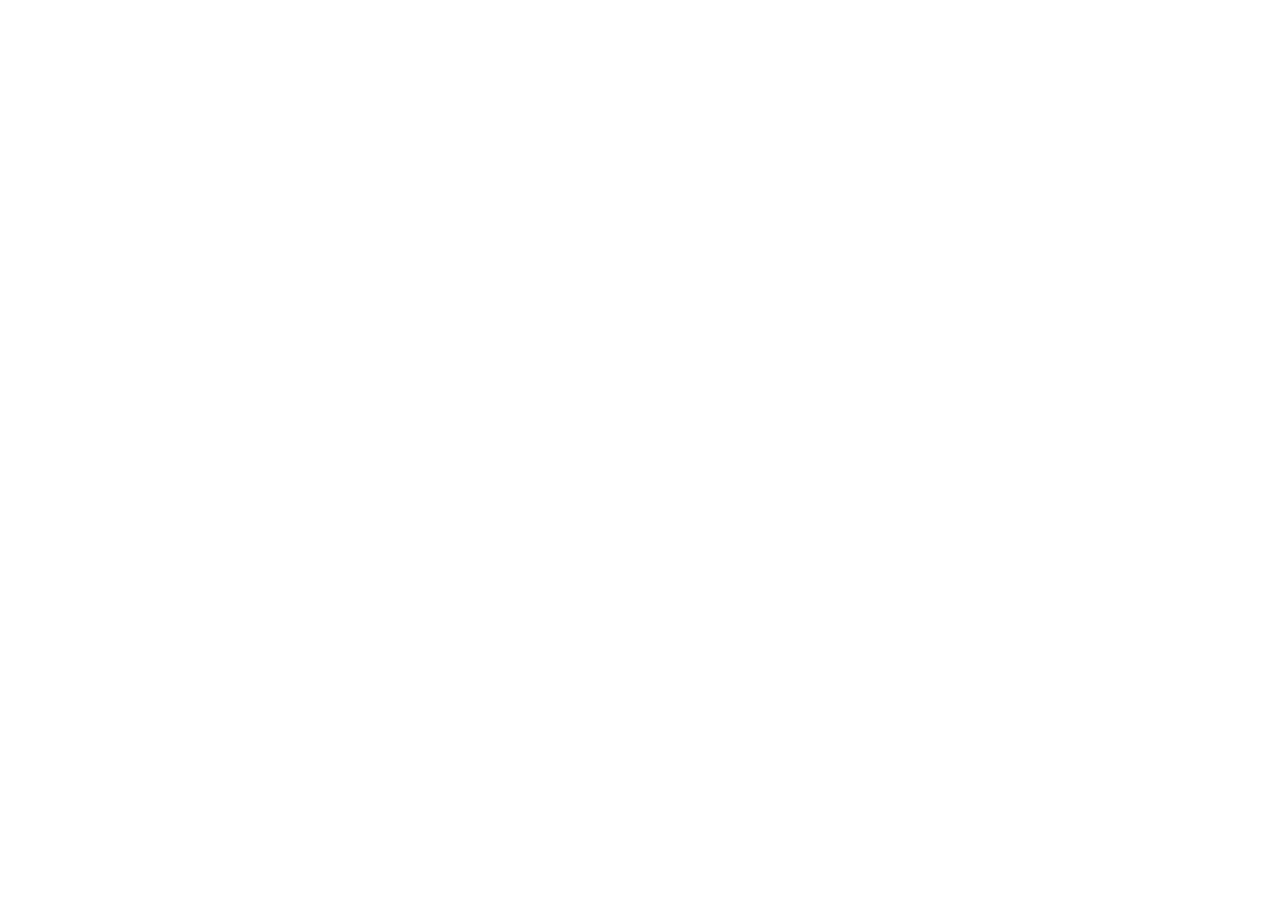
==== internal/ui/web/static/index.html @ 3c4d439a "Layout: internal/core, internal/ui/terminal, internal/ui/web core holds what crew does with no scree" ====
<!doctype html>
<meta charset="utf-8">
<meta name="viewport" content="width=device-width, initial-scale=1">
<title>crew</title>
<link rel="stylesheet" href="style.css">
<div id="app"></div>
<script type="module" src="app.js"></script>
---- internal/ui/web/static/style.css ----
:root {
  --bg: #16181e; --side: #101218; --panel: #1c1f27; --line: #2a2e38; --text: #d8dce6; --dim: #8a90a0;
  --accent: #4f8cff; --warn: #ff6b6b; --ok: #5fc38a;
  color-scheme: dark;
}
@media (prefers-color-scheme: light) {
  :root { --bg: #fff; --side: #f3f4f7; --panel: #f7f8fa; --line: #dfe2e8; --text: #1d2129; --dim: #6b7280; color-scheme: light; }
}
* { box-sizing: border-box; }
body { margin: 0; background: var(--bg); color: var(--text); font: 14px/1.45 -apple-system, "SF Pro Text", sans-serif; height: 100vh; }
#app { display: flex; height: 100vh; }
button { font: inherit; color: inherit; background: var(--panel); border: 1px solid var(--line); border-radius: 6px; padding: 4px 10px; cursor: pointer; }
button:hover { border-color: var(--accent); }
button.primary { background: var(--accent); border-color: var(--accent); color: #fff; }
input, textarea, select { font: inherit; color: inherit; background: var(--bg); border: 1px solid var(--line); border-radius: 6px; padding: 6px 8px; width: 100%; }
input:focus, textarea:focus, select:focus { outline: 2px solid var(--accent); outline-offset: -1px; }

.side { width: 270px; background: var(--side); border-right: 1px solid var(--line); display: flex; flex-direction: column; flex: none; }
.side header { display: flex; align-items: center; justify-content: space-between; padding: 14px 14px 10px; font-weight: 700; font-size: 16px; }
.side .list { overflow: auto; flex: 1; padding-bottom: 12px; }
.group { padding: 12px 14px 4px; color: var(--dim); font-size: 12px; text-transform: uppercase; letter-spacing: .04em; }
.row { display: flex; gap: 8px; align-items: center; padding: 5px 14px; cursor: pointer; border-radius: 0; }
.row:hover { background: var(--panel); }
.row.on { background: var(--accent); color: #fff; }
.row .icon { width: 16px; text-align: center; flex: none; }
.row .title { flex: 1; overflow: hidden; text-overflow: ellipsis; white-space: nowrap; }
.row.unread .title { font-weight: 700; }
.dot { width: 8px; height: 8px; border-radius: 50%; background: var(--accent); flex: none; }
.row.on .dot { background: #fff; }
.dot.work { animation: pulse 1s infinite; background: var(--ok); }
@keyframes pulse { 50% { opacity: .25; } }

.main { flex: 1; display: flex; flex-direction: column; min-width: 0; }
.main header { padding: 12px 20px; border-bottom: 1px solid var(--line); display: flex; align-items: center; gap: 12px; }
.main header h1 { margin: 0; font-size: 16px; }
.meta { color: var(--dim); font-size: 12px; flex: 1; }
.chip { background: var(--panel); border: 1px solid var(--line); border-radius: 10px; padding: 1px 8px; font-size: 12px; }
.empty { margin: auto; color: var(--dim); }
.msgs { flex: 1; overflow: auto; padding: 12px 20px; }
.msg { display: flex; gap: 10px; padding: 2px 0; }
.msg.first { margin-top: 12px; }
.avatar { width: 34px; height: 34px; border-radius: 6px; flex: none; display: grid; place-items: center; font-weight: 700; color: #fff; }
.avatar.you { background: #7c5cff; } .avatar.agent { background: var(--ok); }
.gutter { width: 34px; flex: none; }
.body { min-width: 0; flex: 1; }
.who { font-weight: 700; } .who time { color: var(--dim); font-weight: 400; font-size: 12px; margin-left: 6px; }
.text { white-space: pre-wrap; overflow-wrap: anywhere; }
.text.live { opacity: .7; }
pre { background: var(--panel); border: 1px solid var(--line); border-radius: 6px; padding: 8px 10px; overflow: auto; margin: 6px 0; font: 12px/1.4 "SF Mono", Menlo, monospace; white-space: pre; }
.error .text { color: var(--warn); }
.acts { margin: 4px 0 4px 44px; color: var(--dim); font-size: 12px; cursor: pointer; }
.acts:hover { color: var(--accent); }
.chatwrap { flex: 1; display: flex; min-width: 0; }
.pane { width: 420px; max-width: 45%; border-left: 1px solid var(--line); background: var(--side); display: flex; flex-direction: column; flex: none; }
.pane header { display: flex; justify-content: space-between; align-items: center; padding: 12px 14px; border-bottom: 1px solid var(--line); }
.pane .lines { overflow: auto; padding: 8px 14px; }
.pane .line { font: 12px/1.4 "SF Mono", Menlo, monospace; white-space: pre-wrap; overflow-wrap: anywhere; padding: 3px 0; }
.pane .line.result { opacity: .65; padding-left: 14px; border-left: 2px solid var(--line); }
.side footer { padding: 10px 14px; border-top: 1px solid var(--line); }
.note { margin: 6px 0 6px 44px; color: var(--dim); font-size: 12px; }
.compose { padding: 0 20px 16px; }
.compose form { border: 1px solid var(--line); border-radius: 8px; background: var(--panel); padding: 8px; display: flex; gap: 8px; align-items: flex-end; }
.compose textarea { border: 0; background: transparent; resize: none; max-height: 200px; }
.compose textarea:focus { outline: 0; }
.hint { color: var(--dim); font-size: 12px; padding: 4px 4px 0; }

.scrim { position: fixed; inset: 0; background: #0008; display: grid; place-items: center; }
.modal { background: var(--bg); border: 1px solid var(--line); border-radius: 10px; padding: 20px; width: 460px; max-width: 92vw; display: grid; gap: 10px; }
.modal h2 { margin: 0 0 4px; font-size: 16px; }
.modal label { display: grid; gap: 4px; color: var(--dim); font-size: 12px; }
.modal .btns { display: flex; justify-content: flex-end; gap: 8px; }
.err { color: var(--warn); }
@media (max-width: 700px) { .side { width: 200px; } }
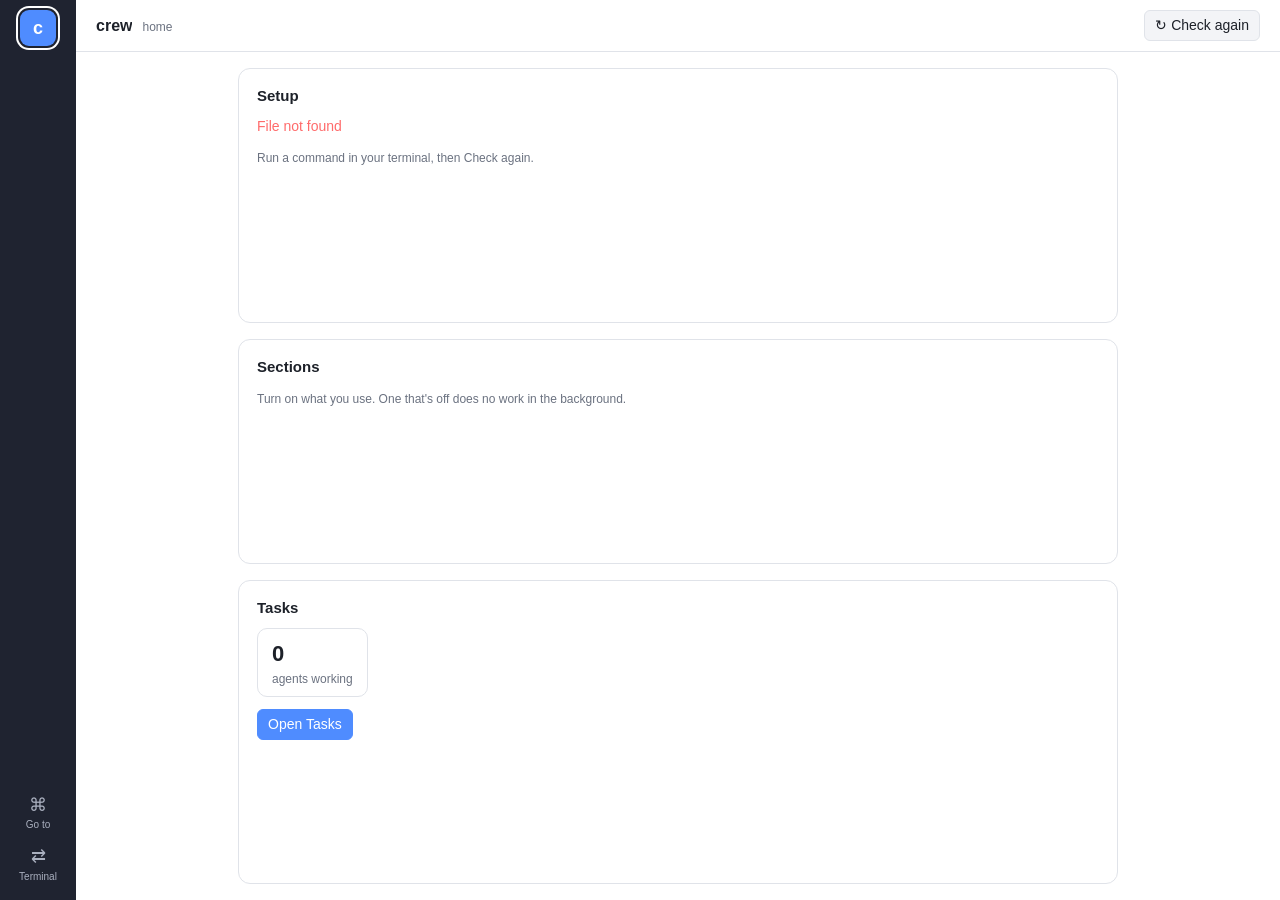
==== commit e23c5878: "App: launching never waits on the menu; the window is never silently black Start changed the app's m" ====
--- a/internal/ui/web/static/index.html
+++ b/internal/ui/web/static/index.html
@@ -4,4 +4,12 @@
 <title>crew</title>
 <link rel="stylesheet" href="style.css">
 <div id="app"></div>
+<script>
+  // A script that fails before drawing would leave an empty, dark window: say what broke instead.
+  addEventListener('error', (e) => {
+    if (document.getElementById('app').children.length) return;
+    document.getElementById('app').innerHTML = '<div class="empty"><div class="big">crew\'s page failed to load</div><pre class="err"></pre></div>';
+    document.querySelector('#app pre').textContent = e.message + '\n' + (e.filename || '') + ':' + (e.lineno || '');
+  });
+</script>
 <script type="module" src="app.js"></script>
--- a/internal/ui/web/static/style.css
+++ b/internal/ui/web/static/style.css
@@ -1,73 +1,144 @@
 :root {
-  --bg: #16181e; --side: #101218; --panel: #1c1f27; --line: #2a2e38; --text: #d8dce6; --dim: #8a90a0;
-  --accent: #4f8cff; --warn: #ff6b6b; --ok: #5fc38a;
+  --bg: #16181e; --rail: #0d0f14; --side: #121419; --panel: #1c1f27; --hover: #22262f; --line: #2a2e38;
+  --text: #dfe3ec; --dim: #8a90a0; --accent: #4f8cff; --accent-soft: #4f8cff26; --warn: #ff6b6b; --ok: #4fc38a; --amber: #e8b04a; --violet: #9b7cff;
+  --mono: "SF Mono", Menlo, monospace;
   color-scheme: dark;
 }
 @media (prefers-color-scheme: light) {
-  :root { --bg: #fff; --side: #f3f4f7; --panel: #f7f8fa; --line: #dfe2e8; --text: #1d2129; --dim: #6b7280; color-scheme: light; }
+  :root { --bg: #fff; --rail: #1f2330; --side: #f5f6f8; --panel: #f3f4f7; --hover: #eceef2; --line: #e0e3e9; --text: #1d2129; --dim: #6b7280; --accent-soft: #4f8cff1f; color-scheme: light; }
 }
 * { box-sizing: border-box; }
-body { margin: 0; background: var(--bg); color: var(--text); font: 14px/1.45 -apple-system, "SF Pro Text", sans-serif; height: 100vh; }
-#app { display: flex; height: 100vh; }
+html, body { margin: 0; height: 100%; }
+body { background: var(--bg); color: var(--text); font: 14px/1.5 -apple-system, "SF Pro Text", sans-serif; -webkit-font-smoothing: antialiased; }
+#app { display: flex; height: 100vh; overflow: hidden; }
 button { font: inherit; color: inherit; background: var(--panel); border: 1px solid var(--line); border-radius: 6px; padding: 4px 10px; cursor: pointer; }
 button:hover { border-color: var(--accent); }
+button:disabled { opacity: .5; cursor: default; }
 button.primary { background: var(--accent); border-color: var(--accent); color: #fff; }
+button.danger { color: var(--warn); }
+button.ghost { background: transparent; border-color: transparent; }
+button.small { padding: 2px 8px; font-size: 12px; }
 input, textarea, select { font: inherit; color: inherit; background: var(--bg); border: 1px solid var(--line); border-radius: 6px; padding: 6px 8px; width: 100%; }
 input:focus, textarea:focus, select:focus { outline: 2px solid var(--accent); outline-offset: -1px; }
+a { color: var(--accent); text-decoration: none; } a:hover { text-decoration: underline; }
+code { font: 12.5px var(--mono); background: var(--panel); border: 1px solid var(--line); border-radius: 4px; padding: 0 4px; }
+pre { background: var(--panel); border: 1px solid var(--line); border-radius: 6px; padding: 8px 10px; overflow: auto; margin: 6px 0; font: 12px/1.45 var(--mono); white-space: pre; }
+.meta { color: var(--dim); font-size: 12px; }
+.err { color: var(--warn); white-space: pre-wrap; }
 
-.side { width: 270px; background: var(--side); border-right: 1px solid var(--line); display: flex; flex-direction: column; flex: none; }
-.side header { display: flex; align-items: center; justify-content: space-between; padding: 14px 14px 10px; font-weight: 700; font-size: 16px; }
-.side .list { overflow: auto; flex: 1; padding-bottom: 12px; }
-.group { padding: 12px 14px 4px; color: var(--dim); font-size: 12px; text-transform: uppercase; letter-spacing: .04em; }
-.row { display: flex; gap: 8px; align-items: center; padding: 5px 14px; cursor: pointer; border-radius: 0; }
-.row:hover { background: var(--panel); }
-.row.on { background: var(--accent); color: #fff; }
-.row .icon { width: 16px; text-align: center; flex: none; }
-.row .title { flex: 1; overflow: hidden; text-overflow: ellipsis; white-space: nowrap; }
-.row.unread .title { font-weight: 700; }
-.dot { width: 8px; height: 8px; border-radius: 50%; background: var(--accent); flex: none; }
-.row.on .dot { background: #fff; }
+/* rail */
+.rail { width: 76px; background: var(--rail); display: flex; flex-direction: column; align-items: stretch; padding: 10px 6px; gap: 2px; flex: none; }
+.brand { width: 36px; height: 36px; border-radius: 9px; background: var(--accent); border: 0; color: #fff; font-weight: 800; display: grid; place-items: center; margin: 0 auto 10px; font-size: 18px; padding: 0; }
+.brand.on { box-shadow: 0 0 0 2px var(--rail), 0 0 0 4px #fff; }
+.rail-item { position: relative; display: flex; flex-direction: column; align-items: center; gap: 1px; background: transparent; border: 0; color: #aab0bf; padding: 6px 2px; border-radius: 8px; }
+.rail-item:hover { background: #ffffff12; color: #fff; }
+.rail-item.on { background: #ffffff1c; color: #fff; }
+.rail-item.on::before { content: ''; position: absolute; left: -6px; top: 8px; bottom: 8px; width: 3px; border-radius: 0 3px 3px 0; background: #fff; }
+.rail-icon { font-size: 18px; line-height: 1.2; }
+.rail-label { font-size: 10px; white-space: nowrap; overflow: hidden; text-overflow: ellipsis; max-width: 64px; }
+.badge { position: absolute; top: 2px; right: 8px; background: var(--warn); color: #fff; border-radius: 9px; font-size: 10px; padding: 0 5px; min-width: 16px; line-height: 16px; text-align: center; }
+.rail-fill { flex: 1; }
+
+/* a section: a list column and a page */
+.split { flex: 1; display: flex; min-width: 0; }
+.col { width: 290px; background: var(--side); border-right: 1px solid var(--line); display: flex; flex-direction: column; flex: none; min-height: 0; }
+.col-head { display: flex; align-items: center; justify-content: space-between; padding: 14px 14px 8px; font-size: 15px; }
+.col-search { padding: 0 12px 8px; }
+.col-search .search { padding: 4px 8px; font-size: 13px; }
+.col-list { overflow: auto; flex: 1; padding-bottom: 12px; }
+.group { padding: 12px 14px 4px; color: var(--dim); font-size: 11px; text-transform: uppercase; letter-spacing: .06em; font-weight: 600; }
+.item { display: flex; gap: 10px; align-items: center; padding: 6px 12px; margin: 0 6px; border-radius: 6px; cursor: pointer; }
+.item:hover { background: var(--hover); }
+.item.on { background: var(--accent-soft); box-shadow: inset 2px 0 var(--accent); }
+.item-main { flex: 1; min-width: 0; }
+.item-title { overflow: hidden; text-overflow: ellipsis; white-space: nowrap; }
+.item.unread .item-title { font-weight: 700; }
+.item-sub { color: var(--dim); font-size: 12px; overflow: hidden; text-overflow: ellipsis; white-space: nowrap; }
+.status { width: 16px; text-align: center; flex: none; }
+.s-in-progress { color: var(--accent); } .s-in-pr { color: var(--violet); } .s-blocked { color: var(--warn); } .s-done { color: var(--ok); } .s-todo { color: var(--dim); }
+.dot { width: 8px; height: 8px; border-radius: 50%; background: var(--accent); flex: none; display: inline-block; }
 .dot.work { animation: pulse 1s infinite; background: var(--ok); }
 @keyframes pulse { 50% { opacity: .25; } }
+.chip { background: var(--panel); border: 1px solid var(--line); border-radius: 10px; padding: 1px 8px; font-size: 12px; white-space: nowrap; }
+.chip.ok { color: var(--ok); border-color: var(--ok); } .chip.bad { color: var(--warn); border-color: var(--warn); }
+.chip.wait { color: var(--amber); border-color: var(--amber); } .chip.merged { color: var(--violet); border-color: var(--violet); }
 
-.main { flex: 1; display: flex; flex-direction: column; min-width: 0; }
-.main header { padding: 12px 20px; border-bottom: 1px solid var(--line); display: flex; align-items: center; gap: 12px; }
-.main header h1 { margin: 0; font-size: 16px; }
-.meta { color: var(--dim); font-size: 12px; flex: 1; }
-.chip { background: var(--panel); border: 1px solid var(--line); border-radius: 10px; padding: 1px 8px; font-size: 12px; }
-.empty { margin: auto; color: var(--dim); }
-.msgs { flex: 1; overflow: auto; padding: 12px 20px; }
-.msg { display: flex; gap: 10px; padding: 2px 0; }
-.msg.first { margin-top: 12px; }
-.avatar { width: 34px; height: 34px; border-radius: 6px; flex: none; display: grid; place-items: center; font-weight: 700; color: #fff; }
-.avatar.you { background: #7c5cff; } .avatar.agent { background: var(--ok); }
-.gutter { width: 34px; flex: none; }
+.page { flex: 1; display: flex; flex-direction: column; min-width: 0; min-height: 0; position: relative; }
+.bar { padding: 10px 20px; border-bottom: 1px solid var(--line); display: flex; align-items: center; gap: 12px; min-height: 52px; }
+.bar-title { flex: 1; min-width: 0; display: flex; align-items: baseline; gap: 10px; }
+.bar h1 { margin: 0; font-size: 16px; white-space: nowrap; overflow: hidden; text-overflow: ellipsis; }
+.bar .meta { white-space: nowrap; overflow: hidden; text-overflow: ellipsis; }
+.bar-actions { display: flex; gap: 6px; flex: none; }
+.empty { margin: auto; color: var(--dim); text-align: center; padding: 24px; max-width: 520px; }
+.empty .big { font-size: 17px; color: var(--text); margin-bottom: 6px; }
+.scroll { flex: 1; overflow: auto; padding: 16px 20px; }
+.tabs { display: flex; gap: 2px; padding: 0 16px; border-bottom: 1px solid var(--line); }
+.tabs button { background: transparent; border: 0; border-bottom: 2px solid transparent; border-radius: 0; padding: 8px 10px; color: var(--dim); }
+.tabs button.on { color: var(--text); border-bottom-color: var(--accent); }
+
+/* tables */
+table.grid { width: 100%; border-collapse: collapse; font-size: 13px; }
+table.grid th { text-align: left; color: var(--dim); font-weight: 600; font-size: 11px; text-transform: uppercase; letter-spacing: .05em; padding: 6px 10px; border-bottom: 1px solid var(--line); position: sticky; top: 0; background: var(--bg); }
+table.grid td { padding: 7px 10px; border-bottom: 1px solid var(--line); vertical-align: top; }
+table.grid tr.on td { background: var(--accent-soft); }
+table.grid tr:hover td { background: var(--hover); cursor: pointer; }
+
+/* chat */
+.chat { flex: 1; display: flex; min-height: 0; position: relative; }
+.chat > .msgs { flex: 1; overflow: auto; padding: 8px 20px 12px; }
+.chat { flex-direction: column; }
+.chat:has(.pane) { flex-direction: row; flex-wrap: wrap; }
+.msg { display: flex; gap: 10px; padding: 2px 6px; margin: 0 -6px; border-radius: 6px; }
+.msg { position: relative; }
+.msg:hover { background: var(--hover); }
+.msg .copy { position: absolute; right: 8px; top: 2px; display: none; }
+.msg:hover .copy { display: block; }
+.msg:hover .gutter time { visibility: visible; }
+.msg.first { margin-top: 10px; }
+.avatar { width: 34px; height: 34px; border-radius: 7px; flex: none; display: grid; place-items: center; font-weight: 700; color: #fff; }
+.avatar.you { background: var(--violet); } .avatar.agent { background: #d97757; }
+.gutter { width: 34px; flex: none; text-align: right; }
+.gutter time { visibility: hidden; color: var(--dim); font-size: 10px; line-height: 22px; }
 .body { min-width: 0; flex: 1; }
 .who { font-weight: 700; } .who time { color: var(--dim); font-weight: 400; font-size: 12px; margin-left: 6px; }
+.typing { color: var(--dim); font-weight: 400; font-size: 12px; margin-left: 6px; }
 .text { white-space: pre-wrap; overflow-wrap: anywhere; }
-.text.live { opacity: .7; }
-pre { background: var(--panel); border: 1px solid var(--line); border-radius: 6px; padding: 8px 10px; overflow: auto; margin: 6px 0; font: 12px/1.4 "SF Mono", Menlo, monospace; white-space: pre; }
-.error .text { color: var(--warn); }
-.acts { margin: 4px 0 4px 44px; color: var(--dim); font-size: 12px; cursor: pointer; }
-.acts:hover { color: var(--accent); }
-.chatwrap { flex: 1; display: flex; min-width: 0; }
-.pane { width: 420px; max-width: 45%; border-left: 1px solid var(--line); background: var(--side); display: flex; flex-direction: column; flex: none; }
-.pane header { display: flex; justify-content: space-between; align-items: center; padding: 12px 14px; border-bottom: 1px solid var(--line); }
-.pane .lines { overflow: auto; padding: 8px 14px; }
-.pane .line { font: 12px/1.4 "SF Mono", Menlo, monospace; white-space: pre-wrap; overflow-wrap: anywhere; padding: 3px 0; }
-.pane .line.result { opacity: .65; padding-left: 14px; border-left: 2px solid var(--line); }
-.side footer { padding: 10px 14px; border-top: 1px solid var(--line); }
-.note { margin: 6px 0 6px 44px; color: var(--dim); font-size: 12px; }
-.compose { padding: 0 20px 16px; }
-.compose form { border: 1px solid var(--line); border-radius: 8px; background: var(--panel); padding: 8px; display: flex; gap: 8px; align-items: flex-end; }
-.compose textarea { border: 0; background: transparent; resize: none; max-height: 200px; }
+.md p { margin: 2px 0 6px; white-space: pre-wrap; overflow-wrap: anywhere; }
+.md ul, .md ol { margin: 2px 0 6px; padding-left: 22px; }
+.md blockquote { margin: 4px 0; padding-left: 10px; border-left: 3px solid var(--line); color: var(--dim); }
+.md .h { font-weight: 700; margin: 8px 0 2px; } .md .h1 { font-size: 16px; } .md .h2 { font-size: 15px; }
+.md.live { opacity: .75; }
+.error .md { color: var(--warn); }
+.acts { display: flex; gap: 6px; align-items: center; margin: 4px 0 4px 44px; color: var(--dim); font-size: 12px; background: transparent; border: 1px solid var(--line); border-radius: 14px; padding: 2px 10px; max-width: calc(100% - 44px); }
+.acts .n { background: var(--panel); border-radius: 8px; padding: 0 6px; color: var(--text); }
+.acts .last { font-family: var(--mono); overflow: hidden; text-overflow: ellipsis; white-space: nowrap; }
+.working { color: var(--dim); font-size: 12px; margin: 8px 0 0 44px; display: flex; gap: 6px; align-items: center; }
+.compose { padding: 0 20px 14px; }
+.compose form { border: 1px solid var(--line); border-radius: 10px; background: var(--panel); padding: 8px; display: flex; gap: 8px; align-items: flex-end; }
+.compose form:focus-within { border-color: var(--accent); }
+.compose textarea { border: 0; background: transparent; resize: none; max-height: 220px; }
 .compose textarea:focus { outline: 0; }
 .hint { color: var(--dim); font-size: 12px; padding: 4px 4px 0; }
+.chat:has(.pane) > .msgs, .chat:has(.pane) > .compose { width: calc(100% - 440px); }
+.chat:has(.pane) > .compose { order: 2; }
+.pane { width: 440px; border-left: 1px solid var(--line); background: var(--side); display: flex; flex-direction: column; position: absolute; right: 0; top: 0; bottom: 0; }
+.pane header { display: flex; justify-content: space-between; align-items: center; padding: 10px 14px; border-bottom: 1px solid var(--line); }
+.pane-body { overflow: auto; padding: 8px 14px; flex: 1; }
+.line { font: 12px/1.45 var(--mono); white-space: pre-wrap; overflow-wrap: anywhere; padding: 3px 0; }
+.line.result { opacity: .65; padding-left: 12px; border-left: 2px solid var(--line); margin-bottom: 4px; }
 
-.scrim { position: fixed; inset: 0; background: #0008; display: grid; place-items: center; }
-.modal { background: var(--bg); border: 1px solid var(--line); border-radius: 10px; padding: 20px; width: 460px; max-width: 92vw; display: grid; gap: 10px; }
-.modal h2 { margin: 0 0 4px; font-size: 16px; }
-.modal label { display: grid; gap: 4px; color: var(--dim); font-size: 12px; }
-.modal .btns { display: flex; justify-content: flex-end; gap: 8px; }
-.err { color: var(--warn); }
-@media (max-width: 700px) { .side { width: 200px; } }
+/* dialogs */
+.scrim { position: fixed; inset: 0; background: #0009; display: grid; place-items: center; z-index: 10; }
+.scrim.top { place-items: start center; padding-top: 12vh; }
+.modal { background: var(--bg); border: 1px solid var(--line); border-radius: 12px; padding: 20px; width: 480px; max-width: 92vw; max-height: 86vh; overflow: auto; box-shadow: 0 20px 60px #0008; }
+.modal.wide { width: 760px; }
+.modal h2 { margin: 0 0 12px; font-size: 16px; }
+.form { display: grid; gap: 10px; }
+.form label { display: grid; gap: 4px; color: var(--dim); font-size: 12px; }
+.btns { display: flex; justify-content: flex-end; gap: 8px; margin-top: 4px; }
+.palette { width: 560px; max-width: 92vw; background: var(--bg); border: 1px solid var(--line); border-radius: 12px; overflow: hidden; box-shadow: 0 20px 60px #0008; }
+.palette input { border: 0; border-bottom: 1px solid var(--line); border-radius: 0; padding: 14px 16px; font-size: 16px; }
+.palette input:focus { outline: 0; }
+.pal-item { display: flex; justify-content: space-between; padding: 8px 16px; cursor: pointer; }
+.pal-item.on { background: var(--accent-soft); }
+@media (max-width: 800px) { .col { width: 220px; } .pane { width: 100%; } .chat:has(.pane) > .msgs, .chat:has(.pane) > .compose { width: 100%; } }
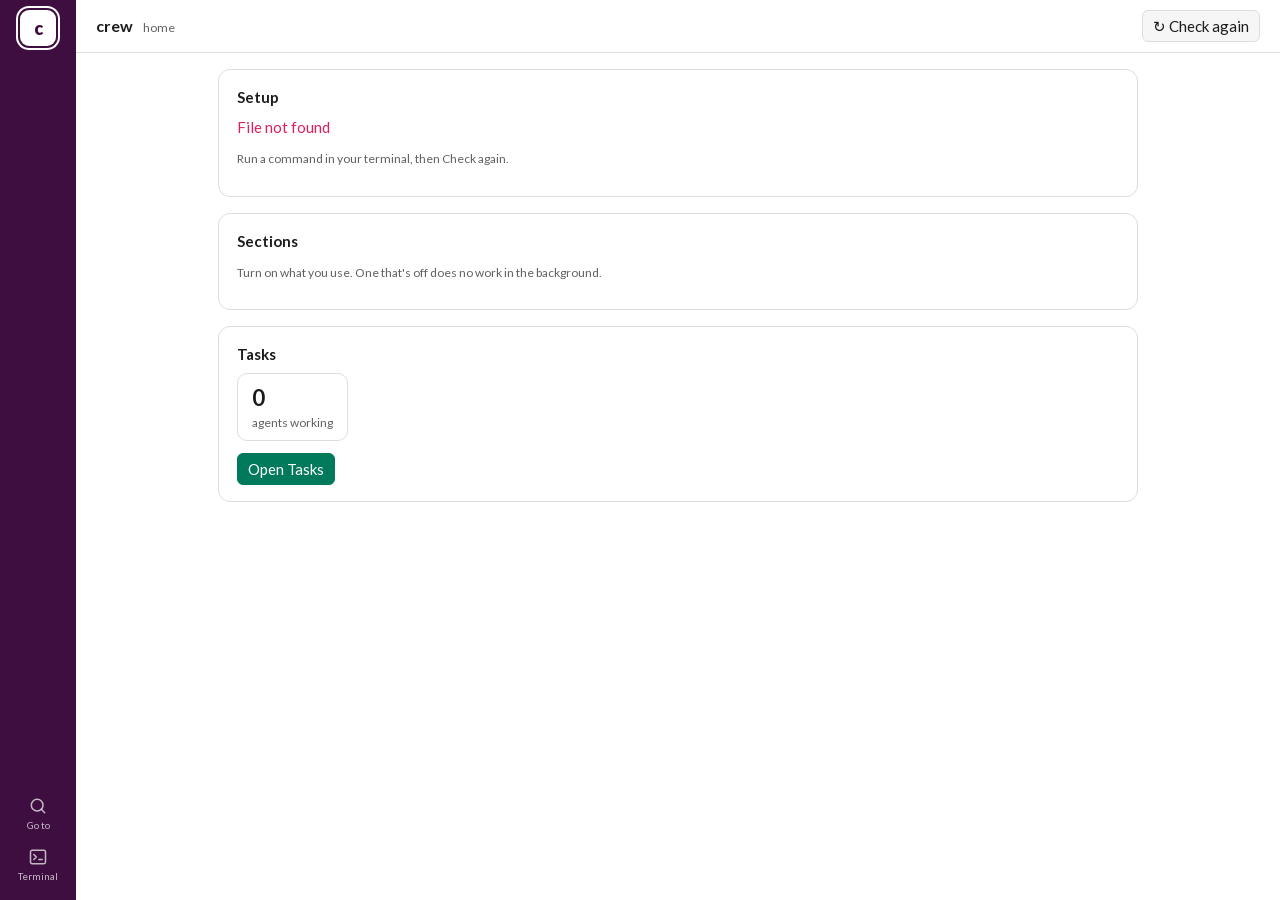
==== commit a8aa9b06: "Split the web UI into a folder per section Go: each section is a package under internal/ui/web/secti" ====
--- a/internal/ui/web/static/index.html
+++ b/internal/ui/web/static/index.html
@@ -2,7 +2,11 @@
 <meta charset="utf-8">
 <meta name="viewport" content="width=device-width, initial-scale=1">
 <title>crew</title>
-<link rel="stylesheet" href="style.css">
+<link rel="stylesheet" href="styles/theme.css">
+<link rel="stylesheet" href="styles/base.css">
+<link rel="stylesheet" href="styles/layout.css">
+<link rel="stylesheet" href="styles/chat.css">
+<link rel="stylesheet" href="styles/dialogs.css">
 <div id="app"></div>
 <script>
   // A script that fails before drawing would leave an empty, dark window: say what broke instead.
--- a/internal/ui/web/static/styles/theme.css
+++ b/internal/ui/web/static/styles/theme.css
@@ -0,0 +1,23 @@
+/* The theme: Slack's colours (aubergine rail, Slack blue, its green for primary actions). Every colour
+   on the page comes from these tokens; change them here, never in a section's CSS. */
+:root {
+  --bg: #1a1d21; --rail: #2b0d2c; --rail-text: #ffffffb3; --rail-hover: #ffffff14; --rail-on: #ffffff24;
+  --side: #19171d; --panel: #222529; --hover: #27292d; --line: #35373b;
+  --text: #d1d2d3; --dim: #ababad; --accent: #1d9bd1; --accent-soft: #1d9bd126; --primary: #148567; --on-accent: #fff;
+  --warn: #e01e5a; --ok: #2bac76; --amber: #ecb22e; --violet: #b08bc4; --claude: #d97757;
+  --shadow: #0008; --scrim: #0009;
+  --mono: "SF Mono", Menlo, monospace;
+  color-scheme: dark;
+}
+@media (prefers-color-scheme: light) {
+  :root {
+    --bg: #fff; --rail: #3f0e40; --side: #f8f8f8; --panel: #f6f6f6; --hover: #efefef; --line: #dddddd;
+    --text: #1d1c1d; --dim: #616061; --accent: #1264a3; --accent-soft: #1264a31a; --primary: #007a5a;
+    --ok: #007a5a; --amber: #b7791f; --violet: #611f69; --shadow: #0003; --scrim: #0006;
+    color-scheme: light;
+  }
+}
+/* Lato, Slack's typeface, bundled (Latin only; other characters fall back to the system font). */
+@font-face { font-family: Lato; font-weight: 400; font-display: swap; src: url(../vendor/lato-400.woff2) format('woff2'); }
+@font-face { font-family: Lato; font-weight: 700; font-display: swap; src: url(../vendor/lato-700.woff2) format('woff2'); }
+@font-face { font-family: Lato; font-weight: 900; font-display: swap; src: url(../vendor/lato-900.woff2) format('woff2'); }
--- a/internal/ui/web/static/styles/base.css
+++ b/internal/ui/web/static/styles/base.css
@@ -0,0 +1,20 @@
+/* Plain elements, buttons, fields, chips and the status colours every page uses. */
+* { box-sizing: border-box; }
+html, body { margin: 0; height: 100%; }
+body { background: var(--bg); color: var(--text); font: 15px/1.46668 Lato, -apple-system, "SF Pro Text", sans-serif; -webkit-font-smoothing: antialiased; }
+#app { display: flex; height: 100vh; overflow: hidden; }
+button { font: inherit; color: inherit; background: var(--panel); border: 1px solid var(--line); border-radius: 6px; padding: 4px 10px; cursor: pointer; }
+button:hover { border-color: var(--accent); }
+button:disabled { opacity: .5; cursor: default; }
+button.primary { background: var(--primary); border-color: var(--primary); color: var(--on-accent); }
+button.primary:hover { filter: brightness(1.1); }
+button.danger { color: var(--warn); }
+button.ghost { background: transparent; border-color: transparent; }
+button.small { padding: 2px 8px; font-size: 12px; }
+input, textarea, select { font: inherit; color: inherit; background: var(--bg); border: 1px solid var(--line); border-radius: 6px; padding: 6px 8px; width: 100%; }
+input:focus, textarea:focus, select:focus { outline: 2px solid var(--accent); outline-offset: -1px; }
+a { color: var(--accent); text-decoration: none; } a:hover { text-decoration: underline; }
+code { font: 12.5px var(--mono); background: var(--panel); border: 1px solid var(--line); border-radius: 4px; padding: 0 4px; }
+pre { background: var(--panel); border: 1px solid var(--line); border-radius: 6px; padding: 8px 10px; overflow: auto; margin: 6px 0; font: 12px/1.45 var(--mono); white-space: pre; }
+.meta { color: var(--dim); font-size: 12px; }
+.err { color: var(--warn); white-space: pre-wrap; }
--- a/internal/ui/web/static/styles/layout.css
+++ b/internal/ui/web/static/styles/layout.css
@@ -0,0 +1,60 @@
+/* The page's frame: the rail, a section's list column and page, its tabs, tables, narrow windows. */
+/* rail */
+.rail { width: 76px; background: var(--rail); display: flex; flex-direction: column; align-items: stretch; padding: 10px 6px; gap: 2px; flex: none; }
+.brand { width: 36px; height: 36px; border-radius: 9px; background: var(--on-accent); border: 0; color: var(--rail); font-weight: 800; display: grid; place-items: center; margin: 0 auto 10px; font-size: 18px; padding: 0; }
+.brand.on { box-shadow: 0 0 0 2px var(--rail), 0 0 0 4px var(--on-accent); }
+.rail-item { position: relative; display: flex; flex-direction: column; align-items: center; gap: 1px; background: transparent; border: 0; color: var(--rail-text); padding: 6px 2px; border-radius: 8px; }
+.rail-item:hover { background: var(--rail-hover); color: var(--on-accent); }
+.rail-item.on { background: var(--rail-on); color: var(--on-accent); }
+.rail-item.on::before { content: ''; position: absolute; left: -6px; top: 8px; bottom: 8px; width: 3px; border-radius: 0 3px 3px 0; background: var(--on-accent); }
+.rail-icon { height: 22px; display: grid; place-items: center; }
+.rail-icon svg { width: 20px; height: 20px; fill: none; stroke: currentColor; stroke-width: 1.8; stroke-linecap: round; stroke-linejoin: round; }
+.rail-label { font-size: 10px; white-space: nowrap; overflow: hidden; text-overflow: ellipsis; max-width: 64px; }
+.badge { position: absolute; top: 1px; left: 40px; background: var(--warn); color: var(--on-accent); border-radius: 9px; font-size: 10px; padding: 0 5px; min-width: 16px; line-height: 16px; text-align: center; }
+.rail-fill { flex: 1; }
+
+/* a section: a list column and a page */
+.split { flex: 1; display: flex; min-width: 0; }
+.col { width: 290px; background: var(--side); border-right: 1px solid var(--line); display: flex; flex-direction: column; flex: none; min-height: 0; }
+.col-head { display: flex; align-items: center; justify-content: space-between; padding: 14px 14px 8px; font-size: 15px; }
+.col-search { padding: 0 12px 8px; }
+.col-search .search { padding: 4px 8px; font-size: 13px; }
+.col-list { overflow: auto; flex: 1; padding-bottom: 12px; }
+.group { padding: 12px 14px 4px; color: var(--dim); font-size: 11px; text-transform: uppercase; letter-spacing: .06em; font-weight: 600; }
+.item { display: flex; gap: 10px; align-items: center; padding: 6px 12px; margin: 0 6px; border-radius: 6px; cursor: pointer; }
+.item:hover { background: var(--hover); }
+.item.on { background: var(--accent-soft); box-shadow: inset 2px 0 var(--accent); }
+.item-main { flex: 1; min-width: 0; }
+.item-title { overflow: hidden; text-overflow: ellipsis; white-space: nowrap; }
+.item.unread .item-title { font-weight: 700; }
+.item-sub { color: var(--dim); font-size: 12px; overflow: hidden; text-overflow: ellipsis; white-space: nowrap; }
+.status { width: 16px; text-align: center; flex: none; }
+.s-in-progress { color: var(--accent); } .s-in-pr { color: var(--violet); } .s-blocked { color: var(--warn); } .s-done { color: var(--ok); } .s-todo { color: var(--dim); }
+.dot { width: 8px; height: 8px; border-radius: 50%; background: var(--accent); flex: none; display: inline-block; }
+.dot.work { animation: pulse 1s infinite; background: var(--ok); }
+@keyframes pulse { 50% { opacity: .25; } }
+.chip { background: var(--panel); border: 1px solid var(--line); border-radius: 10px; padding: 1px 8px; font-size: 12px; white-space: nowrap; }
+.chip.ok { color: var(--ok); border-color: var(--ok); } .chip.bad { color: var(--warn); border-color: var(--warn); }
+.chip.wait { color: var(--amber); border-color: var(--amber); } .chip.merged { color: var(--violet); border-color: var(--violet); }
+
+.page { flex: 1; display: flex; flex-direction: column; min-width: 0; min-height: 0; position: relative; }
+.bar { padding: 10px 20px; border-bottom: 1px solid var(--line); display: flex; align-items: center; gap: 12px; min-height: 52px; }
+.bar-title { flex: 1; min-width: 0; display: flex; align-items: baseline; gap: 10px; }
+.bar h1 { margin: 0; font-size: 16px; white-space: nowrap; overflow: hidden; text-overflow: ellipsis; }
+.bar .meta { white-space: nowrap; overflow: hidden; text-overflow: ellipsis; }
+.bar-actions { display: flex; gap: 6px; flex: none; }
+.empty { margin: auto; color: var(--dim); text-align: center; padding: 24px; max-width: 520px; }
+.empty .big { font-size: 17px; color: var(--text); margin-bottom: 6px; }
+.scroll { flex: 1; overflow: auto; padding: 16px 20px; }
+.tabs { display: flex; gap: 2px; padding: 0 16px; border-bottom: 1px solid var(--line); }
+.tabs button { background: transparent; border: 0; border-bottom: 2px solid transparent; border-radius: 0; padding: 8px 10px; color: var(--dim); }
+.tabs button.on { color: var(--text); border-bottom-color: var(--accent); }
+
+/* tables */
+table.grid { width: 100%; border-collapse: collapse; font-size: 13px; }
+table.grid th { text-align: left; color: var(--dim); font-weight: 600; font-size: 11px; text-transform: uppercase; letter-spacing: .05em; padding: 6px 10px; border-bottom: 1px solid var(--line); position: sticky; top: 0; background: var(--bg); }
+table.grid td { padding: 7px 10px; border-bottom: 1px solid var(--line); vertical-align: top; }
+table.grid tr.on td { background: var(--accent-soft); }
+table.grid tr:hover td { background: var(--hover); cursor: pointer; }
+
+@media (max-width: 800px) { .col { width: 220px; } .pane { width: 100%; } .chat:has(.pane) > .msgs, .chat:has(.pane) > .compose { width: 100%; } }
--- a/internal/ui/web/static/styles/chat.css
+++ b/internal/ui/web/static/styles/chat.css
@@ -0,0 +1,43 @@
+/* chat */
+.chat { flex: 1; display: flex; min-height: 0; position: relative; }
+.chat > .msgs { flex: 1; overflow: auto; padding: 8px 20px 12px; }
+.chat { flex-direction: column; }
+.chat:has(.pane) { flex-direction: row; flex-wrap: wrap; }
+.msg { display: flex; gap: 10px; padding: 2px 6px; margin: 0 -6px; border-radius: 6px; }
+.msg { position: relative; }
+.msg:hover { background: var(--hover); }
+.msg .copy { position: absolute; right: 8px; top: 2px; display: none; }
+.msg:hover .copy { display: block; }
+.msg:hover .gutter time { visibility: visible; }
+.msg.first { margin-top: 10px; }
+.avatar { width: 34px; height: 34px; border-radius: 7px; flex: none; display: grid; place-items: center; font-weight: 700; color: var(--on-accent); }
+.avatar.you { background: var(--violet); } .avatar.agent { background: var(--claude); }
+.gutter { width: 34px; flex: none; text-align: right; }
+.gutter time { visibility: hidden; color: var(--dim); font-size: 10px; line-height: 22px; }
+.body { min-width: 0; flex: 1; }
+.who { font-weight: 700; } .who time { color: var(--dim); font-weight: 400; font-size: 12px; margin-left: 6px; }
+.typing { color: var(--dim); font-weight: 400; font-size: 12px; margin-left: 6px; }
+.text { white-space: pre-wrap; overflow-wrap: anywhere; }
+.md p { margin: 2px 0 6px; white-space: pre-wrap; overflow-wrap: anywhere; }
+.md ul, .md ol { margin: 2px 0 6px; padding-left: 22px; }
+.md blockquote { margin: 4px 0; padding-left: 10px; border-left: 3px solid var(--line); color: var(--dim); }
+.md .h { font-weight: 700; margin: 8px 0 2px; } .md .h1 { font-size: 16px; } .md .h2 { font-size: 15px; }
+.md.live { opacity: .75; }
+.error .md { color: var(--warn); }
+.chat .acts { display: flex; gap: 6px; align-items: center; margin: 4px 0 4px 44px; color: var(--dim); font-size: 12px; background: transparent; border: 1px solid var(--line); border-radius: 14px; padding: 2px 10px; max-width: calc(100% - 44px); }
+.chat .acts .n { background: var(--panel); border-radius: 8px; padding: 0 6px; color: var(--text); }
+.chat .acts .last { font-family: var(--mono); overflow: hidden; text-overflow: ellipsis; white-space: nowrap; }
+.working { color: var(--dim); font-size: 12px; margin: 8px 0 0 44px; display: flex; gap: 6px; align-items: center; }
+.compose { padding: 0 20px 14px; }
+.compose form { border: 1px solid var(--line); border-radius: 10px; background: var(--panel); padding: 8px; display: flex; gap: 8px; align-items: flex-end; }
+.compose form:focus-within { border-color: var(--accent); }
+.compose textarea { border: 0; background: transparent; resize: none; max-height: 220px; }
+.compose textarea:focus { outline: 0; }
+.hint { color: var(--dim); font-size: 12px; padding: 4px 4px 0; }
+.chat:has(.pane) > .msgs, .chat:has(.pane) > .compose { width: calc(100% - 440px); }
+.chat:has(.pane) > .compose { order: 2; }
+.pane { width: 440px; border-left: 1px solid var(--line); background: var(--side); display: flex; flex-direction: column; position: absolute; right: 0; top: 0; bottom: 0; }
+.pane header { display: flex; justify-content: space-between; align-items: center; padding: 10px 14px; border-bottom: 1px solid var(--line); }
+.pane-body { overflow: auto; padding: 8px 14px; flex: 1; }
+.line { font: 12px/1.45 var(--mono); white-space: pre-wrap; overflow-wrap: anywhere; padding: 3px 0; }
+.line.result { opacity: .65; padding-left: 12px; border-left: 2px solid var(--line); margin-bottom: 4px; }
--- a/internal/ui/web/static/styles/dialogs.css
+++ b/internal/ui/web/static/styles/dialogs.css
@@ -0,0 +1,14 @@
+/* dialogs */
+.scrim { position: fixed; inset: 0; background: var(--scrim); display: grid; place-items: center; z-index: 10; }
+.scrim.top { place-items: start center; padding-top: 12vh; }
+.modal { background: var(--bg); border: 1px solid var(--line); border-radius: 12px; padding: 20px; width: 480px; max-width: 92vw; max-height: 86vh; overflow: auto; box-shadow: 0 20px 60px var(--shadow); }
+.modal.wide { width: 760px; }
+.modal h2 { margin: 0 0 12px; font-size: 16px; }
+.form { display: grid; gap: 10px; }
+.form label { display: grid; gap: 4px; color: var(--dim); font-size: 12px; }
+.btns { display: flex; justify-content: flex-end; gap: 8px; margin-top: 4px; }
+.palette { width: 560px; max-width: 92vw; background: var(--bg); border: 1px solid var(--line); border-radius: 12px; overflow: hidden; box-shadow: 0 20px 60px var(--shadow); }
+.palette input { border: 0; border-bottom: 1px solid var(--line); border-radius: 0; padding: 14px 16px; font-size: 16px; }
+.palette input:focus { outline: 0; }
+.pal-item { display: flex; justify-content: space-between; padding: 8px 16px; cursor: pointer; }
+.pal-item.on { background: var(--accent-soft); }
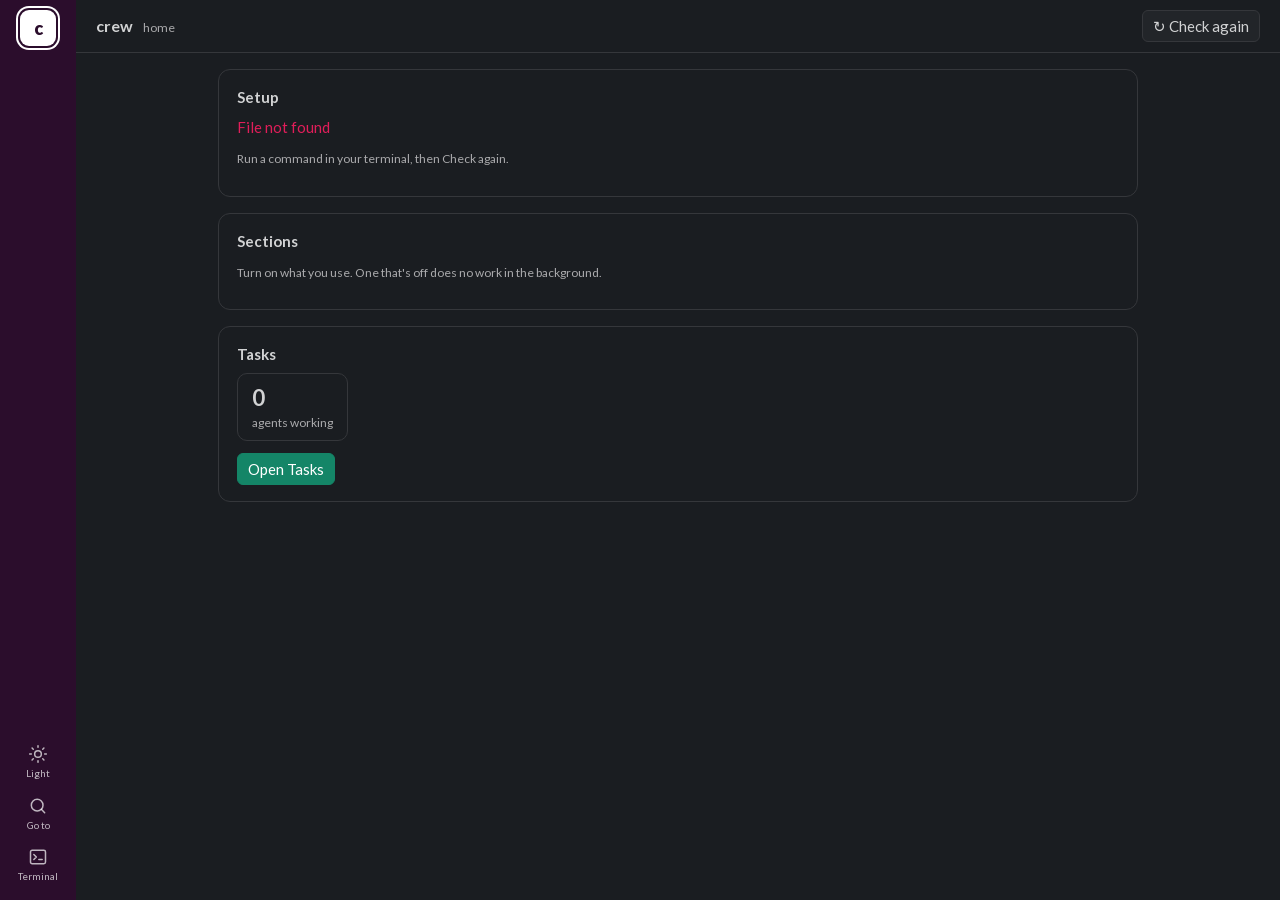
==== commit b3349773: "Web PRs: full-width PR view, Summary, comments on lines, a readable Conversation - An open PR takes " ====
--- a/internal/ui/web/static/index.html
+++ b/internal/ui/web/static/index.html
@@ -7,6 +7,7 @@
 <link rel="stylesheet" href="styles/layout.css">
 <link rel="stylesheet" href="styles/chat.css">
 <link rel="stylesheet" href="styles/dialogs.css">
+<link rel="stylesheet" href="styles/diff.css">
 <div id="app"></div>
 <script>
   // A script that fails before drawing would leave an empty, dark window: say what broke instead.
--- a/internal/ui/web/static/styles/theme.css
+++ b/internal/ui/web/static/styles/theme.css
@@ -1,5 +1,6 @@
-/* The theme: Slack's colours (aubergine rail, Slack blue, its green for primary actions). Every colour
-   on the page comes from these tokens; change them here, never in a section's CSS. */
+/* The theme: Slack's colours (aubergine rail, Slack blue, its green for primary actions), dark by
+   default and light with data-theme="light" on <html> (the rail's switch, kept by crew in ~/.crew/theme).
+   Every colour on the page comes from these tokens; change them here, never in a section's CSS. */
 :root {
   --bg: #1a1d21; --rail: #2b0d2c; --rail-text: #ffffffb3; --rail-hover: #ffffff14; --rail-on: #ffffff24;
   --side: #19171d; --panel: #222529; --hover: #27292d; --line: #35373b;
@@ -9,13 +10,11 @@
   --mono: "SF Mono", Menlo, monospace;
   color-scheme: dark;
 }
-@media (prefers-color-scheme: light) {
-  :root {
-    --bg: #fff; --rail: #3f0e40; --side: #f8f8f8; --panel: #f6f6f6; --hover: #efefef; --line: #dddddd;
-    --text: #1d1c1d; --dim: #616061; --accent: #1264a3; --accent-soft: #1264a31a; --primary: #007a5a;
-    --ok: #007a5a; --amber: #b7791f; --violet: #611f69; --shadow: #0003; --scrim: #0006;
-    color-scheme: light;
-  }
+:root[data-theme="light"] {
+  --bg: #fff; --rail: #3f0e40; --side: #f8f8f8; --panel: #f6f6f6; --hover: #efefef; --line: #dddddd;
+  --text: #1d1c1d; --dim: #616061; --accent: #1264a3; --accent-soft: #1264a31a; --primary: #007a5a;
+  --ok: #007a5a; --amber: #b7791f; --violet: #611f69; --shadow: #0003; --scrim: #0006;
+  color-scheme: light;
 }
 /* Lato, Slack's typeface, bundled (Latin only; other characters fall back to the system font). */
 @font-face { font-family: Lato; font-weight: 400; font-display: swap; src: url(../vendor/lato-400.woff2) format('woff2'); }
--- a/internal/ui/web/static/styles/layout.css
+++ b/internal/ui/web/static/styles/layout.css
@@ -58,3 +58,19 @@
 table.grid tr:hover td { background: var(--hover); cursor: pointer; }
 
 @media (max-width: 800px) { .col { width: 220px; } .pane { width: 100%; } .chat:has(.pane) > .msgs, .chat:has(.pane) > .compose { width: 100%; } }
+
+/* a list's filter chips, folding group headings, and footer (TASKS, PULL REQUESTS) */
+.group .n { color: var(--dim); font-weight: 400; margin-left: 4px; }
+.col-foot { padding: 8px 14px; border-top: 1px solid var(--line); }
+.toggle { display: flex; gap: 6px; align-items: center; color: var(--dim); font-size: 12px; cursor: pointer; }
+.toggle input { width: auto; }
+.filters { display: flex; gap: 4px; padding: 0 12px 8px; flex-wrap: wrap; }
+.fchip { background: transparent; border: 1px solid var(--line); border-radius: 14px; padding: 2px 10px; font-size: 12px; color: var(--dim); }
+.fchip.on { background: var(--accent-soft); border-color: var(--accent); color: var(--text); }
+.fchip .n { color: var(--dim); margin-left: 2px; }
+button.group.fold { display: flex; gap: 4px; align-items: center; width: 100%; background: transparent; border: 0; border-radius: 0; text-align: left; cursor: pointer; }
+button.group.fold:hover { color: var(--text); }
+.caret { width: 10px; display: inline-block; }
+.col-empty { padding: 24px 16px; color: var(--dim); text-align: center; }
+.col-foot { display: flex; justify-content: space-between; align-items: center; }
+.head-btns { display: flex; gap: 6px; }
--- a/internal/ui/web/static/styles/chat.css
+++ b/internal/ui/web/static/styles/chat.css
@@ -41,3 +41,40 @@
 .pane-body { overflow: auto; padding: 8px 14px; flex: 1; }
 .line { font: 12px/1.45 var(--mono); white-space: pre-wrap; overflow-wrap: anywhere; padding: 3px 0; }
 .line.result { opacity: .65; padding-left: 12px; border-left: 2px solid var(--line); margin-bottom: 4px; }
+
+/* a ```mermaid block in Markdown, drawn (lib/markdown.js Diagram) */
+.diagram { margin: 8px 0 12px; padding: 12px; background: var(--panel); border: 1px solid var(--line); border-radius: 8px; overflow: auto; text-align: center; }
+.diagram { cursor: zoom-in; }
+.diagram svg { max-width: 100%; height: auto; }
+.diagram.big { cursor: default; border: 0; background: transparent; padding: 0; }
+.diagram.big svg { max-width: none !important; width: 100%; height: auto; } /* mermaid sets an inline max-width */
+.diagram-err .meta { margin: -2px 0 8px; }
+
+/* a rule (---) in Markdown */
+.md hr { border: 0; border-top: 1px solid var(--line); margin: 12px 0; }
+
+/* a Markdown table */
+.md-table { overflow-x: auto; margin: 6px 0 12px; }
+.md-table table { border-collapse: collapse; font-size: 13px; }
+.md-table th, .md-table td { border: 1px solid var(--line); padding: 5px 10px; text-align: left; vertical-align: top; }
+.md-table th { background: var(--panel); font-weight: 600; }
+
+/* the Summary tab (lib/summary.js), and the bar over a tab that writes something (Plan, Summary) */
+.plan-tab { flex: 1; display: flex; flex-direction: column; min-height: 0; }
+.plan-head { display: flex; align-items: center; gap: 10px; padding: 8px 20px; border-bottom: 1px solid var(--line); }
+.plan-head .meta { display: flex; align-items: center; gap: 6px; }
+.plan-head .grow { flex: 1; }
+.sum-nav { display: flex; gap: 4px; flex-wrap: wrap; padding: 8px 20px; border-bottom: 1px solid var(--line); }
+.summary { max-width: 760px; margin: 0 auto; padding: 8px 4px 40px; font-size: 14.5px; line-height: 1.6; }
+.summary .md .h1 { font-size: 22px; line-height: 1.3; margin: 4px 0 10px; }
+.summary .md .h2 { font-size: 15px; margin: 26px 0 8px; padding-top: 14px; border-top: 1px solid var(--line); scroll-margin-top: 8px; }
+.summary .md .h3 { font-size: 14px; margin: 16px 0 4px; color: var(--dim); text-transform: uppercase; letter-spacing: .04em; font-size: 12px; }
+.summary .md ul, .summary .md ol { margin: 4px 0 10px; }
+.summary .md li { margin: 3px 0; }
+.summary .md p { margin: 4px 0 10px; }
+
+/* a collapsed section from GitHub's <details> (bots put their working notes in them) */
+.md-details { margin: 6px 0; border: 1px solid var(--line); border-radius: 6px; }
+.md-details > summary { cursor: pointer; padding: 4px 10px; color: var(--dim); font-size: 13px; }
+.md-details[open] > summary { border-bottom: 1px solid var(--line); }
+.md-details > .md { padding: 6px 12px; }
--- a/internal/ui/web/static/styles/dialogs.css
+++ b/internal/ui/web/static/styles/dialogs.css
@@ -12,3 +12,11 @@
 .palette input:focus { outline: 0; }
 .pal-item { display: flex; justify-content: space-between; padding: 8px 16px; cursor: pointer; }
 .pal-item.on { background: var(--accent-soft); }
+
+/* Menu (lib/ui.js): a button that opens a list of actions */
+.menu-wrap { position: relative; display: inline-block; }
+.menu { position: absolute; top: calc(100% + 4px); left: 0; z-index: 5; background: var(--bg); border: 1px solid var(--line); border-radius: 8px; box-shadow: 0 8px 24px var(--shadow); padding: 4px; min-width: 190px; }
+.menu.right { left: auto; right: 0; }
+.menu-item { padding: 6px 10px; border-radius: 5px; cursor: pointer; color: var(--text); display: flex; justify-content: space-between; gap: 12px; white-space: nowrap; }
+.menu-item:hover { background: var(--hover); }
+.menu-item.danger { color: var(--warn); }
--- a/internal/ui/web/static/styles/diff.css
+++ b/internal/ui/web/static/styles/diff.css
@@ -0,0 +1,53 @@
+/* A diff read like a PR (lib/diff.js DiffView): the file tree, each file's lines with old and new
+   numbers, and the box to comment on a line. */
+.changes-head { display: flex; justify-content: space-between; align-items: center; gap: 8px; }
+.scroll > .changes-head { margin-bottom: 10px; }
+.changes { flex: 1; display: flex; min-height: 0; }
+.ctree { width: 300px; flex: none; overflow: auto; border-right: 1px solid var(--line); background: var(--side); padding: 10px 0 12px; font-size: 13px; }
+.ctree .changes-head { padding: 0 10px 0 12px; }
+.csum { padding: 2px 12px 8px; }
+.cnode { display: flex; align-items: center; gap: 6px; height: 24px; padding-right: 10px; margin: 0 6px; border-radius: 5px; cursor: pointer; white-space: nowrap; font-size: 12.5px; }
+.cnode:hover { background: var(--hover); }
+.cnode .caret { width: 10px; color: var(--dim); font-size: 10px; }
+.cn-dir { color: var(--dim); font-weight: 600; }
+.cn-file.on { background: var(--accent-soft); color: var(--text); box-shadow: inset 2px 0 var(--accent); }
+.cname { flex: 1; min-width: 0; overflow: hidden; text-overflow: ellipsis; }
+.cstat { font: 10.5px var(--mono); white-space: nowrap; opacity: .85; }
+.cstat .add, .cdiff .cadd .sign { color: var(--ok); } .cstat .del, .cdiff .cdel .sign { color: var(--warn); }
+.cst { font: 700 10px var(--mono); width: 14px; text-align: center; flex: none; }
+.cst.sA { color: var(--ok); } .cst.sD { color: var(--warn); } .cst.sM { color: var(--amber); } .cst.sR { color: var(--violet); }
+.cfiles { flex: 1; min-width: 0; overflow: auto; padding: 12px 16px 24px; }
+.cfile { border: 1px solid var(--line); border-radius: 8px; margin-bottom: 14px; overflow: hidden; }
+.cfile header { position: sticky; top: 0; z-index: 1; display: flex; align-items: center; gap: 8px; padding: 6px 10px; background: var(--panel); border-bottom: 1px solid var(--line); cursor: pointer; font: 12.5px var(--mono); }
+.cpath { flex: 1; min-width: 0; overflow: hidden; text-overflow: ellipsis; white-space: nowrap; }
+.cnote { padding: 10px 14px; color: var(--dim); font-size: 13px; }
+.cdiff { width: 100%; border-collapse: collapse; font: 12px/1.55 var(--mono); }
+.cdiff td { padding: 0 8px; vertical-align: top; }
+.cdiff .ln { width: 1%; min-width: 36px; text-align: right; color: var(--dim); opacity: .7; user-select: none; white-space: nowrap; }
+.cdiff .code { white-space: pre-wrap; overflow-wrap: anywhere; width: 100%; }
+.cdiff .sign { display: inline-block; width: 14px; user-select: none; color: var(--dim); }
+.cdiff .cadd td { background: color-mix(in srgb, var(--ok) 12%, transparent); }
+.cdiff .cdel td { background: color-mix(in srgb, var(--warn) 10%, transparent); }
+.cdiff .cmeta td { color: var(--dim); font-style: italic; }
+.cdiff .chunk td { background: color-mix(in srgb, var(--accent) 8%, transparent); color: var(--dim); padding: 3px 10px; }
+.cdiff .cat { color: var(--text); opacity: .8; }
+.cfiles-head { display: flex; justify-content: space-between; align-items: center; margin-bottom: 8px; }
+.cfile.shut { margin-bottom: 6px; }
+.cfile.shut header { border-bottom: 0; }
+.cdiff.commentable .ln { position: relative; }
+.cplus { display: none; position: absolute; left: 2px; top: 1px; width: 18px; height: 18px; padding: 0; line-height: 16px; border-radius: 4px; background: var(--accent); border-color: var(--accent); color: var(--on-accent); font-size: 13px; }
+.cdiff.commentable tr:hover .cplus { display: block; }
+.cdiff .cdraft td { box-shadow: inset 0 0 0 9999px color-mix(in srgb, var(--accent) 10%, transparent); }
+.cdiff .cbox td { padding: 8px 12px 10px; background: var(--side); font-family: inherit; }
+.line-comment { max-width: 760px; }
+.line-comment textarea { font: 13.5px/1.5 Lato, sans-serif; }
+.line-comment .btns { align-items: center; margin-top: 6px; }
+.line-comment .btns .meta { margin-right: auto; }
+
+/* a PR's comment threads in the diff: under their line, or at the top of the file when their line is gone */
+.ctalk { font-size: 11px; color: var(--accent); white-space: nowrap; }
+.ctalk.done { color: var(--dim); }
+.cdiff .ctalked .ln { box-shadow: inset 2px 0 var(--accent); }
+.cdiff .cthread > td { padding: 6px 12px 8px; background: var(--side); font: 13.5px/1.5 Lato, sans-serif; white-space: normal; }
+.cdiff .cthread .thread, .cloose .thread { margin: 0; max-width: 820px; }
+.cloose { padding: 8px 12px; border-bottom: 1px solid var(--line); background: var(--side); display: grid; gap: 8px; }
